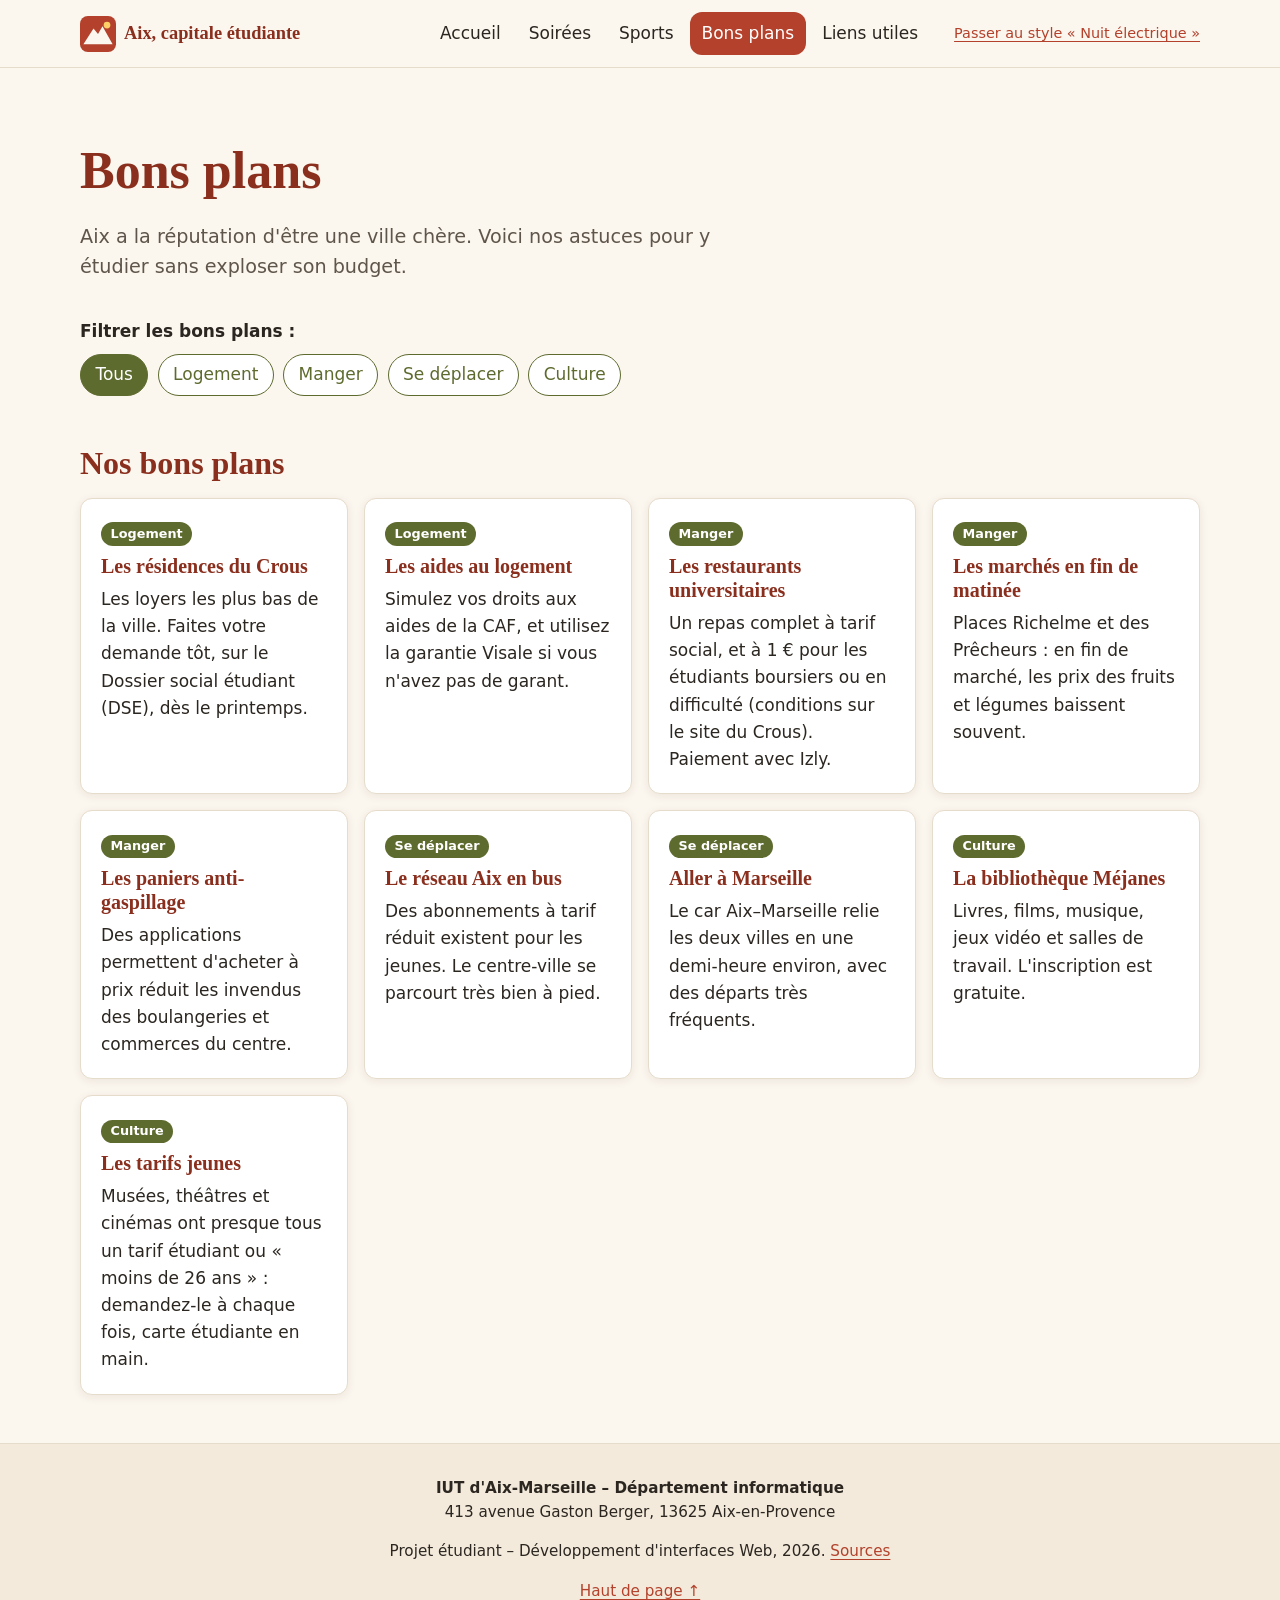
==== deals.html @ a3539fe9 "Site Aix, capitale étudiante : 5 pages, 2 styles, formulaire, vidéo sous-titrée Co-Authored-By: Clau" ====
<!DOCTYPE html>
<html lang="fr">
<head>
    <meta charset="utf-8">
    <meta name="viewport" content="width=device-width, initial-scale=1">
    <title>Bons plans étudiants à Aix-en-Provence – Aix, capitale étudiante</title>
    <meta name="description" content="Les bons plans pour étudier à Aix-en-Provence avec un petit budget : logement, repas du Crous, transports, culture et aides financières.">
    <meta name="theme-color" content="#b3412b">
    <link rel="canonical" href="https://exemple.github.io/aix-capitale-etudiante/deals.html">
    <meta name="geo.region" content="FR-13">
    <meta name="geo.placename" content="Aix-en-Provence">
    <meta property="og:type" content="article">
    <meta property="og:locale" content="fr_FR">
    <meta property="og:site_name" content="Aix, capitale étudiante">
    <meta property="og:title" content="Bons plans étudiants à Aix-en-Provence">
    <meta property="og:description" content="Logement, repas, transports et culture : vivre à Aix avec un budget étudiant.">
    <meta property="og:url" content="https://exemple.github.io/aix-capitale-etudiante/deals.html">
    <meta property="og:image" content="https://exemple.github.io/aix-capitale-etudiante/assets/img/share.png">
    <meta name="twitter:card" content="summary_large_image">
    <link rel="icon" href="assets/img/favicon.svg" type="image/svg+xml">
    <link rel="icon" href="favicon.ico" sizes="32x32">
    <link rel="apple-touch-icon" href="assets/img/apple-touch-icon.png">
    <link rel="stylesheet" href="assets/css/style.min.css" id="theme-stylesheet">
    <script src="assets/js/main.js" defer></script>
</head>
<body id="top">
    <a class="skip-link" href="#main">Aller au contenu</a>

    <!-- ===== Header and main menu (same on every page) ===== -->
    <header class="site-header">
        <div class="header-inner">
            <a class="brand" href="index.html" aria-label="Aix, capitale étudiante – accueil">
                <img src="assets/img/favicon.svg" alt="" width="36" height="36">
                <span>Aix, capitale étudiante</span>
            </a>
            <button class="menu-toggle" type="button" aria-expanded="false" aria-controls="main-nav">Menu</button>
            <nav id="main-nav" class="main-nav" aria-label="Menu principal">
                <ul>
                    <li><a href="index.html">Accueil</a></li>
                    <li><a href="nightlife.html">Soirées</a></li>
                    <li><a href="sports.html">Sports</a></li>
                    <li><a href="deals.html" aria-current="page">Bons plans</a></li>
                    <li><a href="links.html">Liens utiles</a></li>
                </ul>
            </nav>
            <a class="style-switch" href="#" role="button" data-style-switch>Changer de style</a>
        </div>
    </header>

    <main id="main">
        <section class="page-intro">
            <h1>Bons plans</h1>
            <p class="lead">Aix a la réputation d'être une ville chère. Voici nos astuces pour y étudier sans exploser son budget.</p>
        </section>

        <!-- Category filter (extra feature, see main.js). Hidden without JavaScript. -->
        <div class="filter-bar" id="deal-filter" hidden>
            <p id="filter-label">Filtrer les bons plans :</p>
            <div role="group" aria-labelledby="filter-label">
                <button type="button" class="chip" data-filter="all" aria-pressed="true">Tous</button>
                <button type="button" class="chip" data-filter="housing" aria-pressed="false">Logement</button>
                <button type="button" class="chip" data-filter="food" aria-pressed="false">Manger</button>
                <button type="button" class="chip" data-filter="transport" aria-pressed="false">Se déplacer</button>
                <button type="button" class="chip" data-filter="culture" aria-pressed="false">Culture</button>
            </div>
        </div>

        <section aria-labelledby="deals-title">
            <h2 id="deals-title">Nos bons plans</h2>
            <ul class="card-grid deal-list">
                <li class="card" data-category="housing">
                    <p class="tag">Logement</p>
                    <h3>Les résidences du Crous</h3>
                    <p>Les loyers les plus bas de la ville. Faites votre demande tôt, sur le Dossier social étudiant (DSE), dès le printemps.</p>
                </li>
                <li class="card" data-category="housing">
                    <p class="tag">Logement</p>
                    <h3>Les aides au logement</h3>
                    <p>Simulez vos droits aux aides de la CAF, et utilisez la garantie Visale si vous n'avez pas de garant.</p>
                </li>
                <li class="card" data-category="food">
                    <p class="tag">Manger</p>
                    <h3>Les restaurants universitaires</h3>
                    <p>Un repas complet à tarif social, et à 1 € pour les étudiants boursiers ou en difficulté (conditions sur le site du Crous). Paiement avec Izly.</p>
                </li>
                <li class="card" data-category="food">
                    <p class="tag">Manger</p>
                    <h3>Les marchés en fin de matinée</h3>
                    <p>Places Richelme et des Prêcheurs : en fin de marché, les prix des fruits et légumes baissent souvent.</p>
                </li>
                <li class="card" data-category="food">
                    <p class="tag">Manger</p>
                    <h3>Les paniers anti-gaspillage</h3>
                    <p>Des applications permettent d'acheter à prix réduit les invendus des boulangeries et commerces du centre.</p>
                </li>
                <li class="card" data-category="transport">
                    <p class="tag">Se déplacer</p>
                    <h3>Le réseau Aix en bus</h3>
                    <p>Des abonnements à tarif réduit existent pour les jeunes. Le centre-ville se parcourt très bien à pied.</p>
                </li>
                <li class="card" data-category="transport">
                    <p class="tag">Se déplacer</p>
                    <h3>Aller à Marseille</h3>
                    <p>Le car Aix–Marseille relie les deux villes en une demi-heure environ, avec des départs très fréquents.</p>
                </li>
                <li class="card" data-category="culture">
                    <p class="tag">Culture</p>
                    <h3>La bibliothèque Méjanes</h3>
                    <p>Livres, films, musique, jeux vidéo et salles de travail. L'inscription est gratuite.</p>
                </li>
                <li class="card" data-category="culture">
                    <p class="tag">Culture</p>
                    <h3>Les tarifs jeunes</h3>
                    <p>Musées, théâtres et cinémas ont presque tous un tarif étudiant ou « moins de 26 ans » : demandez-le à chaque fois, carte étudiante en main.</p>
                </li>
            </ul>
        </section>
    </main>

    <!-- ===== Footer (same on every page) ===== -->
    <footer class="site-footer">
        <address>
            <strong>IUT d'Aix-Marseille – Département informatique</strong><br>
            413 avenue Gaston Berger, 13625 Aix-en-Provence
        </address>
        <p>Projet étudiant – Développement d'interfaces Web, 2026. <a href="links.html#sources">Sources</a></p>
        <p><a class="back-to-top" href="#top">Haut de page ↑</a></p>
    </footer>
</body>
</html>
---- assets/css/style.min.css ----
*,*::before,*::after{-webkit-box-sizing:border-box;box-sizing:border-box}html{-webkit-text-size-adjust:100%;-moz-text-size-adjust:100%;text-size-adjust:100%;scroll-behavior:smooth}body{margin:0;background:#fbf6ee;color:#2b2620;font-family:system-ui,-apple-system,"Segoe UI",Roboto,sans-serif;font-size:1.0625rem;line-height:1.6}h1,h2,h3{font-family:Georgia,"Times New Roman",serif;line-height:1.2;color:#8a2f1e}h1{font-size:clamp(2rem,6vw,3.25rem);margin:0 0 0.5rem}h2{font-size:clamp(1.5rem,4vw,2rem);margin:2.5rem 0 1rem}h3{font-size:1.25rem;margin:0 0 0.5rem}a{color:#b3412b;text-underline-offset:0.2em}a:hover{color:#8a2f1e}a:focus-visible,button:focus-visible,input:focus-visible,select:focus-visible,textarea:focus-visible{outline:3px solid #5e6b2f;outline-offset:2px}img,video{max-width:100%;height:auto}.skip-link{position:absolute;left:1rem;top:-3rem;padding:0.5rem 1rem;background:#8a2f1e;color:#ffffff;z-index:100}.skip-link:focus{top:1rem}.site-header{position:-webkit-sticky;position:sticky;top:0;z-index:50;background:rgba(251,246,238,0.92);-webkit-backdrop-filter:blur(8px);backdrop-filter:blur(8px);border-bottom:1px solid #e6dccb}.header-inner{display:-webkit-box;display:-ms-flexbox;display:flex;-ms-flex-wrap:wrap;flex-wrap:wrap;-webkit-box-align:center;-ms-flex-align:center;align-items:center;gap:0.75rem 1.5rem;max-width:72rem;margin:0 auto;padding:0.75rem 1rem}.brand{display:-webkit-inline-box;display:-ms-inline-flexbox;display:inline-flex;-webkit-box-align:center;-ms-flex-align:center;align-items:center;gap:0.5rem;margin-right:auto;font-family:Georgia,"Times New Roman",serif;font-weight:700;font-size:1.15rem;color:#8a2f1e;text-decoration:none}.menu-toggle{display:none;padding:0.5rem 0.9rem;border:1px solid #e6dccb;border-radius:12px;background:#ffffff;color:#2b2620;font:inherit;cursor:pointer}.main-nav ul{display:-webkit-box;display:-ms-flexbox;display:flex;gap:0.25rem;margin:0;padding:0;list-style:none}.main-nav a{display:block;padding:0.5rem 0.75rem;border-radius:12px;color:#2b2620;text-decoration:none}.main-nav a:hover{background:#e6dccb}.main-nav a[aria-current="page"]{background:#b3412b;color:#ffffff}.style-switch{font-size:0.9rem;white-space:nowrap}main{max-width:72rem;margin:0 auto;padding:1.5rem 1rem 3rem}.hero,.page-intro{padding:3rem 0 1rem}.hero{text-align:center}.lead{max-width:44rem;font-size:1.2rem;color:#5f564b}.hero .lead{margin:0 auto 1.5rem}.button{display:inline-block;margin:0.25rem;padding:0.7rem 1.3rem;border:2px solid #b3412b;border-radius:999px;background:#b3412b;color:#ffffff;font:inherit;font-weight:600;text-decoration:none;cursor:pointer;-webkit-transition:background-color 0.2s;transition:background-color 0.2s}.button:hover{background:#8a2f1e;color:#ffffff}.button-ghost{background:transparent;color:#b3412b}.card-grid{display:-ms-grid;display:grid;grid-template-columns:repeat(auto-fill,minmax(16rem,1fr));gap:1rem;margin:0;padding:0;list-style:none}.card{margin-bottom:1rem;padding:1.25rem;border:1px solid #e6dccb;border-radius:12px;background:#ffffff;-webkit-box-shadow:0 2px 10px rgba(60,40,20,0.08);box-shadow:0 2px 10px rgba(60,40,20,0.08)}.card-grid .card{margin-bottom:0}.card p{margin:0}.tag{display:inline-block;margin-bottom:0.5rem !important;padding:0.1rem 0.6rem;border-radius:999px;background:#5e6b2f;color:#ffffff;font-size:0.8rem;font-weight:600}.toc{padding:1rem 1.25rem;border-left:4px solid #5e6b2f;background:#ffffff;border-radius:0 12px 12px 0}.toc h2{margin:0 0 0.5rem;font-size:1.1rem}.toc ul{margin:0;padding-left:1.2rem}.timeline,.tips{padding-left:1.2rem}.timeline li,.tips li{margin-bottom:0.5rem}.filter-bar{margin-bottom:1rem}.filter-bar p{margin:0 0 0.5rem;font-weight:600}.chip{margin:0 0.25rem 0.5rem 0;padding:0.4rem 0.9rem;border:1px solid #5e6b2f;border-radius:999px;background:#ffffff;color:#5e6b2f;font:inherit;cursor:pointer}.chip[aria-pressed="true"]{background:#5e6b2f;color:#ffffff}.link-list{padding-left:1.2rem}.link-list li{margin-bottom:0.5rem}.video-figure{margin:0}.video-figure video{display:block;width:100%;border-radius:12px;background:#000000}.video-figure figcaption{margin-top:0.5rem;color:#5f564b;font-size:0.95rem}.feedback-form{max-width:40rem;padding:1.5rem;border:1px solid #e6dccb;border-radius:12px;background:#ffffff}.form-row{margin:0 0 1.1rem}.form-row>label,.rating legend{display:block;margin-bottom:0.3rem;font-weight:600}input[type="text"],input[type="email"],select,textarea{width:100%;padding:0.65rem 0.8rem;border:1px solid #b9ab95;border-radius:8px;background:#ffffff;color:#2b2620;font:inherit}input:user-invalid,textarea:user-invalid{border-color:#b00020}.rating{padding:0;border:0}.rating label{margin-right:1rem;font-weight:400}.checkbox-row{display:-webkit-box;display:-ms-flexbox;display:flex;gap:0.6rem;-webkit-box-align:start;-ms-flex-align:start;align-items:flex-start}.checkbox-row input{margin-top:0.35rem}.hint{margin:0.3rem 0 0;color:#5f564b;font-size:0.9rem}.form-status{margin:1rem 0 0;font-weight:600;color:#5e6b2f}.site-footer{padding:2rem 1rem;border-top:1px solid #e6dccb;background:#f3eadb;text-align:center;font-size:0.95rem}.site-footer address{font-style:normal}.back-to-top.is-floating{position:fixed;right:1rem;bottom:1rem;padding:0.6rem 0.9rem;border-radius:999px;background:#b3412b;color:#ffffff;text-decoration:none;-webkit-box-shadow:0 2px 10px rgba(60,40,20,0.08);box-shadow:0 2px 10px rgba(60,40,20,0.08)}@media (max-width:900px){.style-switch{-webkit-box-ordinal-group:4;-ms-flex-order:3;order:3}}@media (max-width:700px){.menu-toggle{display:block}.main-nav{-ms-flex-preferred-size:100%;flex-basis:100%}.main-nav ul{-webkit-box-orient:vertical;-webkit-box-direction:normal;-ms-flex-direction:column;flex-direction:column}.js .main-nav:not(.is-open){display:none}.hero{padding-top:1.5rem}.feedback-form{padding:1rem}}@media (prefers-reduced-motion:reduce){html{scroll-behavior:auto}.button{-webkit-transition:none;transition:none}}@media print{.site-header,.filter-bar,.feedback-form,.back-to-top{display:none}}
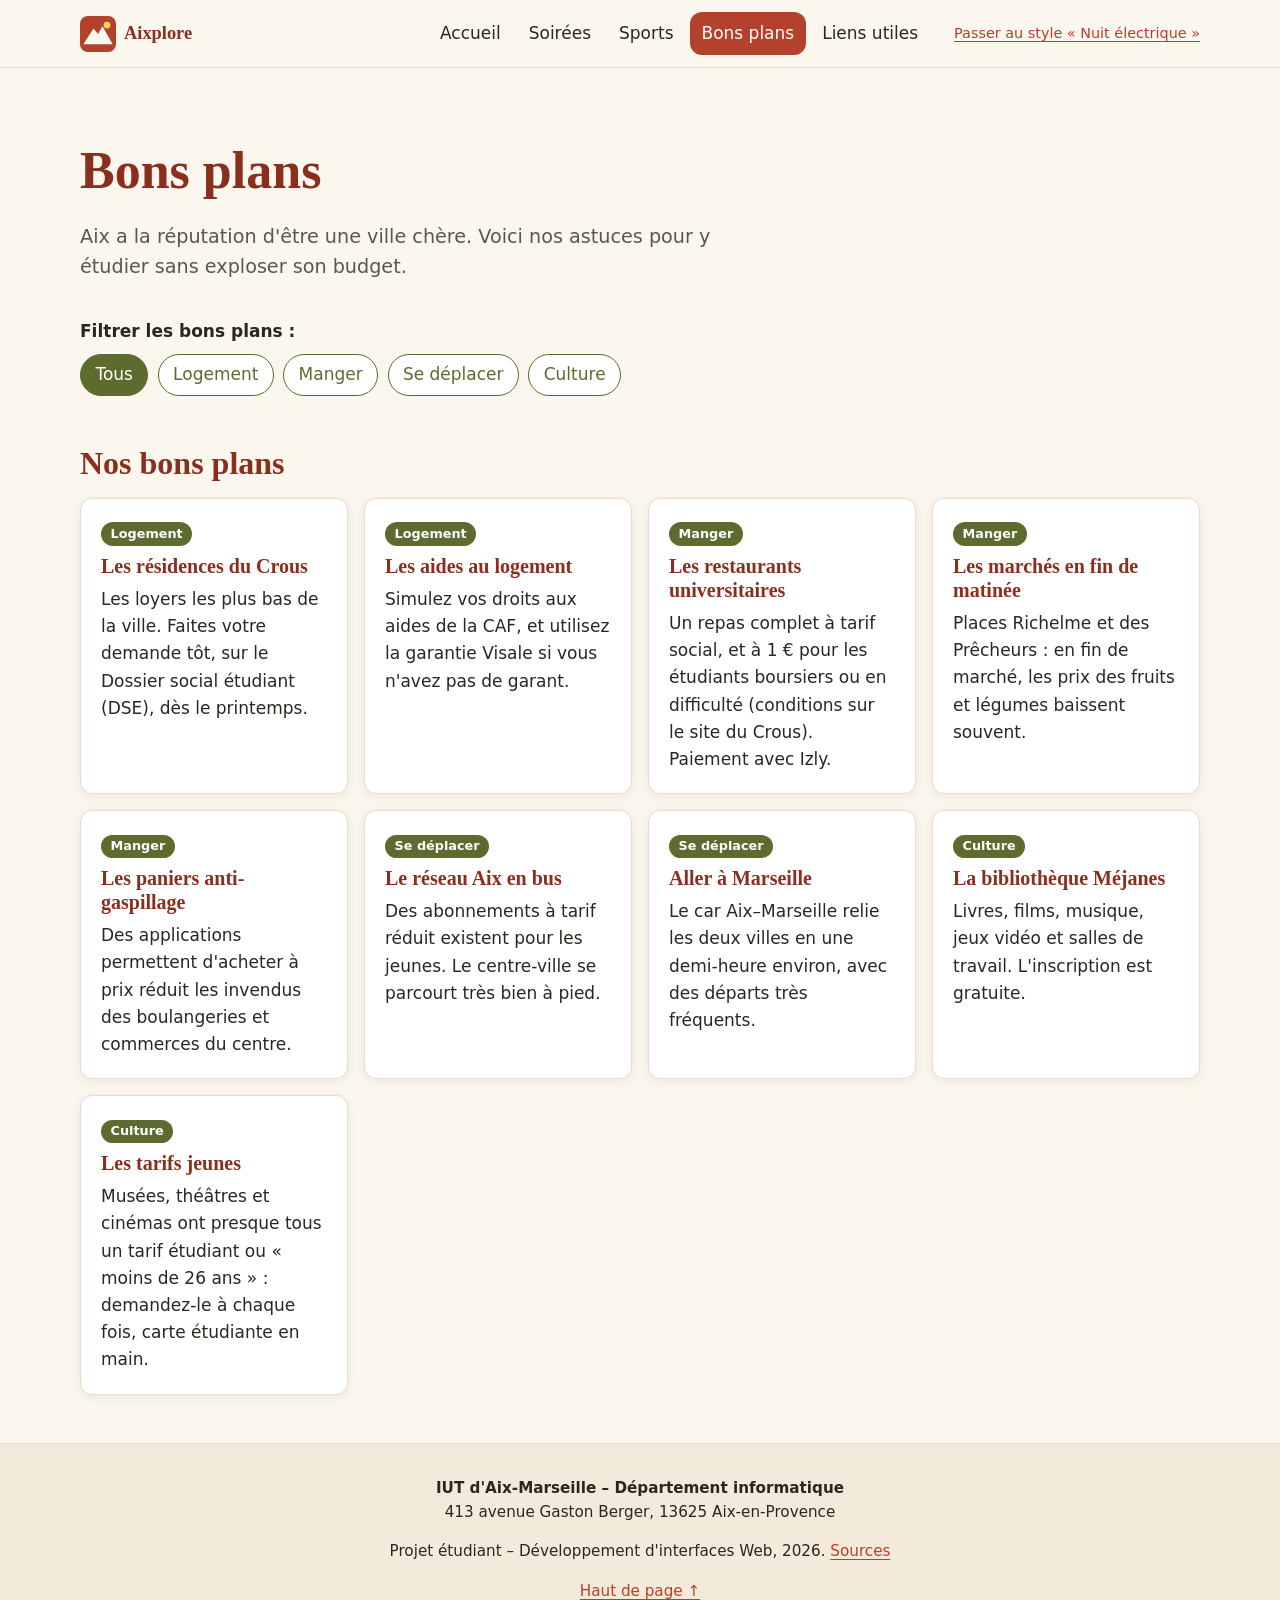
==== commit ec95583a: "Le site s'appelle désormais Aixplore Co-Authored-By: Claude Opus 5.5 <noreply@anthropic.com>" ====
--- a/deals.html
+++ b/deals.html
@@ -3,19 +3,19 @@
 <head>
     <meta charset="utf-8">
     <meta name="viewport" content="width=device-width, initial-scale=1">
-    <title>Bons plans étudiants à Aix-en-Provence – Aix, capitale étudiante</title>
+    <title>Bons plans étudiants à Aix-en-Provence – Aixplore</title>
     <meta name="description" content="Les bons plans pour étudier à Aix-en-Provence avec un petit budget : logement, repas du Crous, transports, culture et aides financières.">
     <meta name="theme-color" content="#b3412b">
-    <link rel="canonical" href="https://exemple.github.io/aix-capitale-etudiante/deals.html">
+    <link rel="canonical" href="https://paul13001.github.io/aix-capitale-etudiante/deals.html">
     <meta name="geo.region" content="FR-13">
     <meta name="geo.placename" content="Aix-en-Provence">
     <meta property="og:type" content="article">
     <meta property="og:locale" content="fr_FR">
-    <meta property="og:site_name" content="Aix, capitale étudiante">
+    <meta property="og:site_name" content="Aixplore">
     <meta property="og:title" content="Bons plans étudiants à Aix-en-Provence">
     <meta property="og:description" content="Logement, repas, transports et culture : vivre à Aix avec un budget étudiant.">
-    <meta property="og:url" content="https://exemple.github.io/aix-capitale-etudiante/deals.html">
-    <meta property="og:image" content="https://exemple.github.io/aix-capitale-etudiante/assets/img/share.png">
+    <meta property="og:url" content="https://paul13001.github.io/aix-capitale-etudiante/deals.html">
+    <meta property="og:image" content="https://paul13001.github.io/aix-capitale-etudiante/assets/img/share.png">
     <meta name="twitter:card" content="summary_large_image">
     <link rel="icon" href="assets/img/favicon.svg" type="image/svg+xml">
     <link rel="icon" href="favicon.ico" sizes="32x32">
@@ -29,9 +29,9 @@
     <!-- ===== Header and main menu (same on every page) ===== -->
     <header class="site-header">
         <div class="header-inner">
-            <a class="brand" href="index.html" aria-label="Aix, capitale étudiante – accueil">
+            <a class="brand" href="index.html" aria-label="Aixplore – accueil">
                 <img src="assets/img/favicon.svg" alt="" width="36" height="36">
-                <span>Aix, capitale étudiante</span>
+                <span>Aixplore</span>
             </a>
             <button class="menu-toggle" type="button" aria-expanded="false" aria-controls="main-nav">Menu</button>
             <nav id="main-nav" class="main-nav" aria-label="Menu principal">
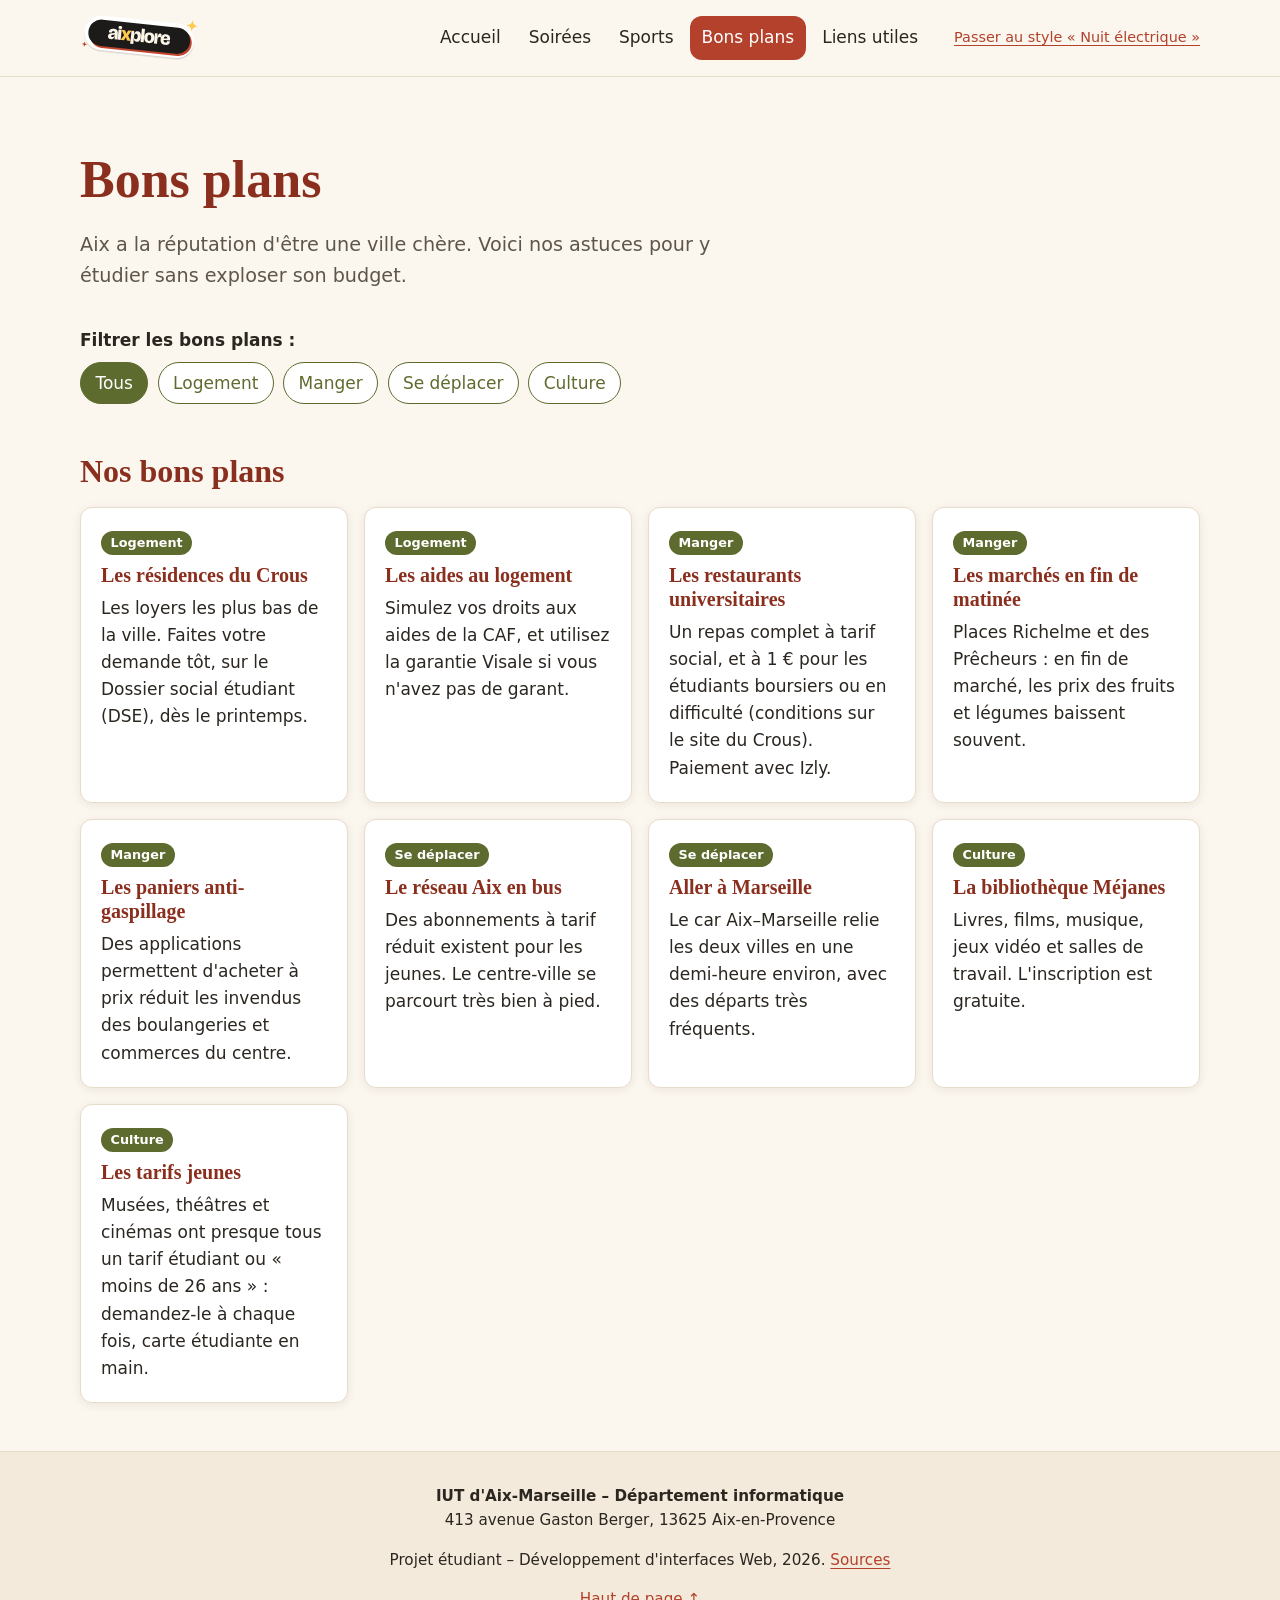
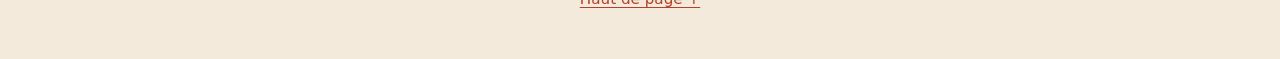
==== commit 7809b35d: "Nouveau logo Aixplore : sticker (en-tête, favicon, icône Apple, image de partage) Co-Authored-By: Cl" ====
--- a/deals.html
+++ b/deals.html
@@ -6,7 +6,7 @@
     <title>Bons plans étudiants à Aix-en-Provence – Aixplore</title>
     <meta name="description" content="Les bons plans pour étudier à Aix-en-Provence avec un petit budget : logement, repas du Crous, transports, culture et aides financières.">
     <meta name="theme-color" content="#b3412b">
-    <link rel="canonical" href="https://paul13001.github.io/aix-capitale-etudiante/deals.html">
+    <link rel="canonical" href="https://paul13001.github.io/aixplore/deals.html">
     <meta name="geo.region" content="FR-13">
     <meta name="geo.placename" content="Aix-en-Provence">
     <meta property="og:type" content="article">
@@ -14,8 +14,8 @@
     <meta property="og:site_name" content="Aixplore">
     <meta property="og:title" content="Bons plans étudiants à Aix-en-Provence">
     <meta property="og:description" content="Logement, repas, transports et culture : vivre à Aix avec un budget étudiant.">
-    <meta property="og:url" content="https://paul13001.github.io/aix-capitale-etudiante/deals.html">
-    <meta property="og:image" content="https://paul13001.github.io/aix-capitale-etudiante/assets/img/share.png">
+    <meta property="og:url" content="https://paul13001.github.io/aixplore/deals.html">
+    <meta property="og:image" content="https://paul13001.github.io/aixplore/assets/img/share.png">
     <meta name="twitter:card" content="summary_large_image">
     <link rel="icon" href="assets/img/favicon.svg" type="image/svg+xml">
     <link rel="icon" href="favicon.ico" sizes="32x32">
@@ -30,8 +30,7 @@
     <header class="site-header">
         <div class="header-inner">
             <a class="brand" href="index.html" aria-label="Aixplore – accueil">
-                <img src="assets/img/favicon.svg" alt="" width="36" height="36">
-                <span>Aixplore</span>
+                <img src="assets/img/logo.svg" alt="" width="120" height="52">
             </a>
             <button class="menu-toggle" type="button" aria-expanded="false" aria-controls="main-nav">Menu</button>
             <nav id="main-nav" class="main-nav" aria-label="Menu principal">
--- a/assets/css/style.min.css
+++ b/assets/css/style.min.css
@@ -1 +1 @@
-*,*::before,*::after{-webkit-box-sizing:border-box;box-sizing:border-box}html{-webkit-text-size-adjust:100%;-moz-text-size-adjust:100%;text-size-adjust:100%;scroll-behavior:smooth}body{margin:0;background:#fbf6ee;color:#2b2620;font-family:system-ui,-apple-system,"Segoe UI",Roboto,sans-serif;font-size:1.0625rem;line-height:1.6}h1,h2,h3{font-family:Georgia,"Times New Roman",serif;line-height:1.2;color:#8a2f1e}h1{font-size:clamp(2rem,6vw,3.25rem);margin:0 0 0.5rem}h2{font-size:clamp(1.5rem,4vw,2rem);margin:2.5rem 0 1rem}h3{font-size:1.25rem;margin:0 0 0.5rem}a{color:#b3412b;text-underline-offset:0.2em}a:hover{color:#8a2f1e}a:focus-visible,button:focus-visible,input:focus-visible,select:focus-visible,textarea:focus-visible{outline:3px solid #5e6b2f;outline-offset:2px}img,video{max-width:100%;height:auto}.skip-link{position:absolute;left:1rem;top:-3rem;padding:0.5rem 1rem;background:#8a2f1e;color:#ffffff;z-index:100}.skip-link:focus{top:1rem}.site-header{position:-webkit-sticky;position:sticky;top:0;z-index:50;background:rgba(251,246,238,0.92);-webkit-backdrop-filter:blur(8px);backdrop-filter:blur(8px);border-bottom:1px solid #e6dccb}.header-inner{display:-webkit-box;display:-ms-flexbox;display:flex;-ms-flex-wrap:wrap;flex-wrap:wrap;-webkit-box-align:center;-ms-flex-align:center;align-items:center;gap:0.75rem 1.5rem;max-width:72rem;margin:0 auto;padding:0.75rem 1rem}.brand{display:-webkit-inline-box;display:-ms-inline-flexbox;display:inline-flex;-webkit-box-align:center;-ms-flex-align:center;align-items:center;gap:0.5rem;margin-right:auto;font-family:Georgia,"Times New Roman",serif;font-weight:700;font-size:1.15rem;color:#8a2f1e;text-decoration:none}.menu-toggle{display:none;padding:0.5rem 0.9rem;border:1px solid #e6dccb;border-radius:12px;background:#ffffff;color:#2b2620;font:inherit;cursor:pointer}.main-nav ul{display:-webkit-box;display:-ms-flexbox;display:flex;gap:0.25rem;margin:0;padding:0;list-style:none}.main-nav a{display:block;padding:0.5rem 0.75rem;border-radius:12px;color:#2b2620;text-decoration:none}.main-nav a:hover{background:#e6dccb}.main-nav a[aria-current="page"]{background:#b3412b;color:#ffffff}.style-switch{font-size:0.9rem;white-space:nowrap}main{max-width:72rem;margin:0 auto;padding:1.5rem 1rem 3rem}.hero,.page-intro{padding:3rem 0 1rem}.hero{text-align:center}.lead{max-width:44rem;font-size:1.2rem;color:#5f564b}.hero .lead{margin:0 auto 1.5rem}.button{display:inline-block;margin:0.25rem;padding:0.7rem 1.3rem;border:2px solid #b3412b;border-radius:999px;background:#b3412b;color:#ffffff;font:inherit;font-weight:600;text-decoration:none;cursor:pointer;-webkit-transition:background-color 0.2s;transition:background-color 0.2s}.button:hover{background:#8a2f1e;color:#ffffff}.button-ghost{background:transparent;color:#b3412b}.card-grid{display:-ms-grid;display:grid;grid-template-columns:repeat(auto-fill,minmax(16rem,1fr));gap:1rem;margin:0;padding:0;list-style:none}.card{margin-bottom:1rem;padding:1.25rem;border:1px solid #e6dccb;border-radius:12px;background:#ffffff;-webkit-box-shadow:0 2px 10px rgba(60,40,20,0.08);box-shadow:0 2px 10px rgba(60,40,20,0.08)}.card-grid .card{margin-bottom:0}.card p{margin:0}.tag{display:inline-block;margin-bottom:0.5rem !important;padding:0.1rem 0.6rem;border-radius:999px;background:#5e6b2f;color:#ffffff;font-size:0.8rem;font-weight:600}.toc{padding:1rem 1.25rem;border-left:4px solid #5e6b2f;background:#ffffff;border-radius:0 12px 12px 0}.toc h2{margin:0 0 0.5rem;font-size:1.1rem}.toc ul{margin:0;padding-left:1.2rem}.timeline,.tips{padding-left:1.2rem}.timeline li,.tips li{margin-bottom:0.5rem}.filter-bar{margin-bottom:1rem}.filter-bar p{margin:0 0 0.5rem;font-weight:600}.chip{margin:0 0.25rem 0.5rem 0;padding:0.4rem 0.9rem;border:1px solid #5e6b2f;border-radius:999px;background:#ffffff;color:#5e6b2f;font:inherit;cursor:pointer}.chip[aria-pressed="true"]{background:#5e6b2f;color:#ffffff}.link-list{padding-left:1.2rem}.link-list li{margin-bottom:0.5rem}.video-figure{margin:0}.video-figure video{display:block;width:100%;border-radius:12px;background:#000000}.video-figure figcaption{margin-top:0.5rem;color:#5f564b;font-size:0.95rem}.feedback-form{max-width:40rem;padding:1.5rem;border:1px solid #e6dccb;border-radius:12px;background:#ffffff}.form-row{margin:0 0 1.1rem}.form-row>label,.rating legend{display:block;margin-bottom:0.3rem;font-weight:600}input[type="text"],input[type="email"],select,textarea{width:100%;padding:0.65rem 0.8rem;border:1px solid #b9ab95;border-radius:8px;background:#ffffff;color:#2b2620;font:inherit}input:user-invalid,textarea:user-invalid{border-color:#b00020}.rating{padding:0;border:0}.rating label{margin-right:1rem;font-weight:400}.checkbox-row{display:-webkit-box;display:-ms-flexbox;display:flex;gap:0.6rem;-webkit-box-align:start;-ms-flex-align:start;align-items:flex-start}.checkbox-row input{margin-top:0.35rem}.hint{margin:0.3rem 0 0;color:#5f564b;font-size:0.9rem}.form-status{margin:1rem 0 0;font-weight:600;color:#5e6b2f}.site-footer{padding:2rem 1rem;border-top:1px solid #e6dccb;background:#f3eadb;text-align:center;font-size:0.95rem}.site-footer address{font-style:normal}.back-to-top.is-floating{position:fixed;right:1rem;bottom:1rem;padding:0.6rem 0.9rem;border-radius:999px;background:#b3412b;color:#ffffff;text-decoration:none;-webkit-box-shadow:0 2px 10px rgba(60,40,20,0.08);box-shadow:0 2px 10px rgba(60,40,20,0.08)}@media (max-width:900px){.style-switch{-webkit-box-ordinal-group:4;-ms-flex-order:3;order:3}}@media (max-width:700px){.menu-toggle{display:block}.main-nav{-ms-flex-preferred-size:100%;flex-basis:100%}.main-nav ul{-webkit-box-orient:vertical;-webkit-box-direction:normal;-ms-flex-direction:column;flex-direction:column}.js .main-nav:not(.is-open){display:none}.hero{padding-top:1.5rem}.feedback-form{padding:1rem}}@media (prefers-reduced-motion:reduce){html{scroll-behavior:auto}.button{-webkit-transition:none;transition:none}}@media print{.site-header,.filter-bar,.feedback-form,.back-to-top{display:none}}
+*,*::before,*::after{-webkit-box-sizing:border-box;box-sizing:border-box}html{-webkit-text-size-adjust:100%;-moz-text-size-adjust:100%;text-size-adjust:100%;scroll-behavior:smooth}body{margin:0;background:#fbf6ee;color:#2b2620;font-family:system-ui,-apple-system,"Segoe UI",Roboto,sans-serif;font-size:1.0625rem;line-height:1.6}h1,h2,h3{font-family:Georgia,"Times New Roman",serif;line-height:1.2;color:#8a2f1e}h1{font-size:clamp(2rem,6vw,3.25rem);margin:0 0 0.5rem}h2{font-size:clamp(1.5rem,4vw,2rem);margin:2.5rem 0 1rem}h3{font-size:1.25rem;margin:0 0 0.5rem}a{color:#b3412b;text-underline-offset:0.2em}a:hover{color:#8a2f1e}a:focus-visible,button:focus-visible,input:focus-visible,select:focus-visible,textarea:focus-visible{outline:3px solid #5e6b2f;outline-offset:2px}img,video{max-width:100%;height:auto}.skip-link{position:absolute;left:1rem;top:-3rem;padding:0.5rem 1rem;background:#8a2f1e;color:#ffffff;z-index:100}.skip-link:focus{top:1rem}.site-header{position:-webkit-sticky;position:sticky;top:0;z-index:50;background:rgba(251,246,238,0.92);-webkit-backdrop-filter:blur(8px);backdrop-filter:blur(8px);border-bottom:1px solid #e6dccb}.header-inner{display:-webkit-box;display:-ms-flexbox;display:flex;-ms-flex-wrap:wrap;flex-wrap:wrap;-webkit-box-align:center;-ms-flex-align:center;align-items:center;gap:0.75rem 1.5rem;max-width:72rem;margin:0 auto;padding:0.75rem 1rem}.brand{display:-webkit-inline-box;display:-ms-inline-flexbox;display:inline-flex;-webkit-box-align:center;-ms-flex-align:center;align-items:center;gap:0.5rem;margin-right:auto;font-family:Georgia,"Times New Roman",serif;font-weight:700;font-size:1.15rem;color:#8a2f1e;text-decoration:none;line-height:0}.menu-toggle{display:none;padding:0.5rem 0.9rem;border:1px solid #e6dccb;border-radius:12px;background:#ffffff;color:#2b2620;font:inherit;cursor:pointer}.main-nav ul{display:-webkit-box;display:-ms-flexbox;display:flex;gap:0.25rem;margin:0;padding:0;list-style:none}.main-nav a{display:block;padding:0.5rem 0.75rem;border-radius:12px;color:#2b2620;text-decoration:none}.main-nav a:hover{background:#e6dccb}.main-nav a[aria-current="page"]{background:#b3412b;color:#ffffff}.style-switch{font-size:0.9rem;white-space:nowrap}main{max-width:72rem;margin:0 auto;padding:1.5rem 1rem 3rem}.hero,.page-intro{padding:3rem 0 1rem}.hero{text-align:center}.lead{max-width:44rem;font-size:1.2rem;color:#5f564b}.hero .lead{margin:0 auto 1.5rem}.button{display:inline-block;margin:0.25rem;padding:0.7rem 1.3rem;border:2px solid #b3412b;border-radius:999px;background:#b3412b;color:#ffffff;font:inherit;font-weight:600;text-decoration:none;cursor:pointer;-webkit-transition:background-color 0.2s;transition:background-color 0.2s}.button:hover{background:#8a2f1e;color:#ffffff}.button-ghost{background:transparent;color:#b3412b}.card-grid{display:-ms-grid;display:grid;grid-template-columns:repeat(auto-fill,minmax(16rem,1fr));gap:1rem;margin:0;padding:0;list-style:none}.card{margin-bottom:1rem;padding:1.25rem;border:1px solid #e6dccb;border-radius:12px;background:#ffffff;-webkit-box-shadow:0 2px 10px rgba(60,40,20,0.08);box-shadow:0 2px 10px rgba(60,40,20,0.08)}.card-grid .card{margin-bottom:0}.card p{margin:0}.tag{display:inline-block;margin-bottom:0.5rem !important;padding:0.1rem 0.6rem;border-radius:999px;background:#5e6b2f;color:#ffffff;font-size:0.8rem;font-weight:600}.toc{padding:1rem 1.25rem;border-left:4px solid #5e6b2f;background:#ffffff;border-radius:0 12px 12px 0}.toc h2{margin:0 0 0.5rem;font-size:1.1rem}.toc ul{margin:0;padding-left:1.2rem}.timeline,.tips{padding-left:1.2rem}.timeline li,.tips li{margin-bottom:0.5rem}.filter-bar{margin-bottom:1rem}.filter-bar p{margin:0 0 0.5rem;font-weight:600}.chip{margin:0 0.25rem 0.5rem 0;padding:0.4rem 0.9rem;border:1px solid #5e6b2f;border-radius:999px;background:#ffffff;color:#5e6b2f;font:inherit;cursor:pointer}.chip[aria-pressed="true"]{background:#5e6b2f;color:#ffffff}.link-list{padding-left:1.2rem}.link-list li{margin-bottom:0.5rem}.video-figure{margin:0}.video-figure video{display:block;width:100%;border-radius:12px;background:#000000}.video-figure figcaption{margin-top:0.5rem;color:#5f564b;font-size:0.95rem}.feedback-form{max-width:40rem;padding:1.5rem;border:1px solid #e6dccb;border-radius:12px;background:#ffffff}.form-row{margin:0 0 1.1rem}.form-row>label,.rating legend{display:block;margin-bottom:0.3rem;font-weight:600}input[type="text"],input[type="email"],select,textarea{width:100%;padding:0.65rem 0.8rem;border:1px solid #b9ab95;border-radius:8px;background:#ffffff;color:#2b2620;font:inherit}input:user-invalid,textarea:user-invalid{border-color:#b00020}.rating{padding:0;border:0}.rating label{margin-right:1rem;font-weight:400}.checkbox-row{display:-webkit-box;display:-ms-flexbox;display:flex;gap:0.6rem;-webkit-box-align:start;-ms-flex-align:start;align-items:flex-start}.checkbox-row input{margin-top:0.35rem}.hint{margin:0.3rem 0 0;color:#5f564b;font-size:0.9rem}.form-status{margin:1rem 0 0;font-weight:600;color:#5e6b2f}.site-footer{padding:2rem 1rem;border-top:1px solid #e6dccb;background:#f3eadb;text-align:center;font-size:0.95rem}.site-footer address{font-style:normal}.back-to-top.is-floating{position:fixed;right:1rem;bottom:1rem;padding:0.6rem 0.9rem;border-radius:999px;background:#b3412b;color:#ffffff;text-decoration:none;-webkit-box-shadow:0 2px 10px rgba(60,40,20,0.08);box-shadow:0 2px 10px rgba(60,40,20,0.08)}@media (max-width:900px){.style-switch{-webkit-box-ordinal-group:4;-ms-flex-order:3;order:3}}@media (max-width:700px){.menu-toggle{display:block}.main-nav{-ms-flex-preferred-size:100%;flex-basis:100%}.main-nav ul{-webkit-box-orient:vertical;-webkit-box-direction:normal;-ms-flex-direction:column;flex-direction:column}.js .main-nav:not(.is-open){display:none}.hero{padding-top:1.5rem}.feedback-form{padding:1rem}}@media (prefers-reduced-motion:reduce){html{scroll-behavior:auto}.button{-webkit-transition:none;transition:none}}@media print{.site-header,.filter-bar,.feedback-form,.back-to-top{display:none}}
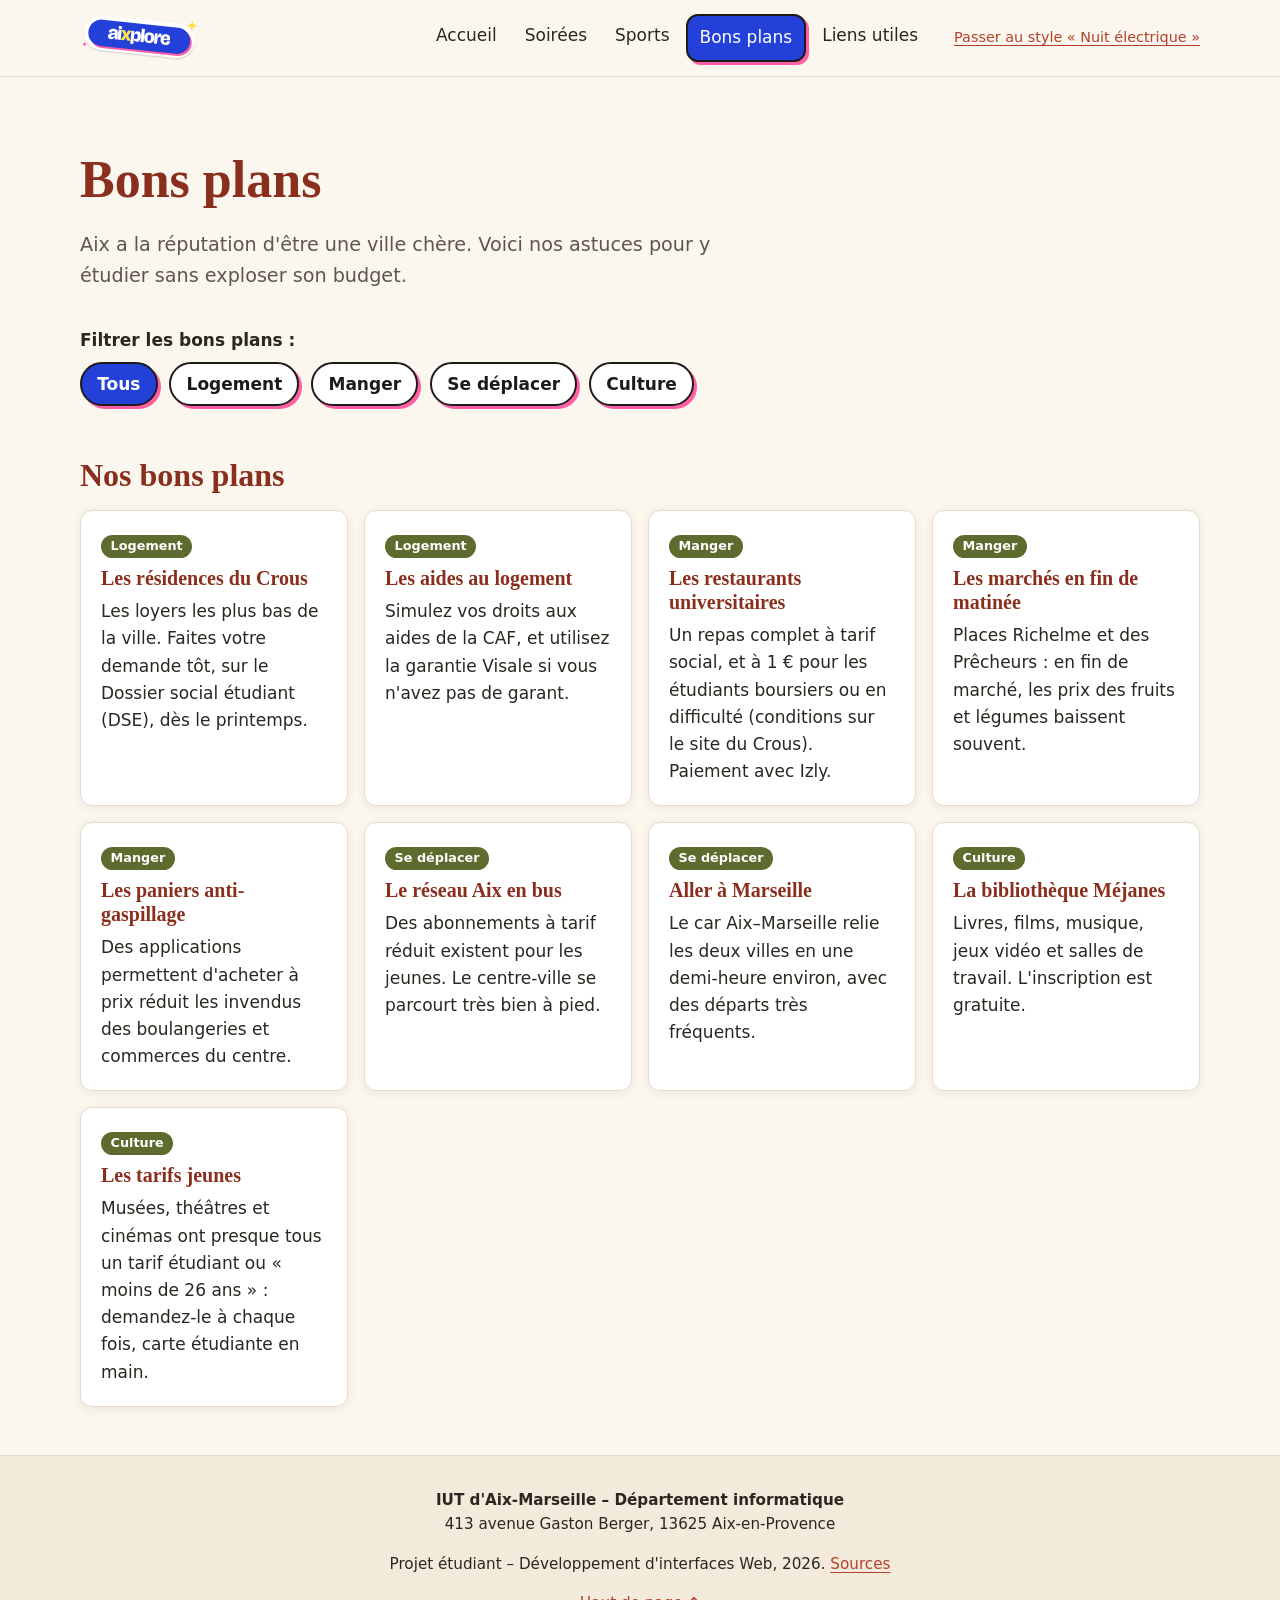
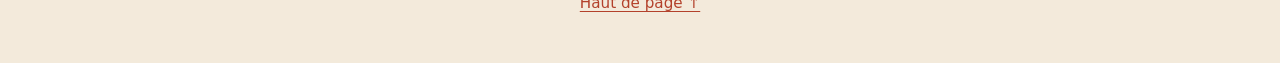
==== commit 4a48ab1d: "Boutons style sticker bleu & rose (comme le logo) Co-Authored-By: Claude Opus 5.5 <noreply@anthropic" ====
--- a/deals.html
+++ b/deals.html
@@ -20,7 +20,7 @@
     <link rel="icon" href="assets/img/favicon.svg" type="image/svg+xml">
     <link rel="icon" href="favicon.ico" sizes="32x32">
     <link rel="apple-touch-icon" href="assets/img/apple-touch-icon.png">
-    <link rel="stylesheet" href="assets/css/style.min.css" id="theme-stylesheet">
+    <link rel="stylesheet" href="assets/css/style.min.css?v=3" id="theme-stylesheet">
     <script src="assets/js/main.js" defer></script>
 </head>
 <body id="top">
--- a/assets/css/style.min.css
+++ b/assets/css/style.min.css
@@ -1 +1 @@
-*,*::before,*::after{-webkit-box-sizing:border-box;box-sizing:border-box}html{-webkit-text-size-adjust:100%;-moz-text-size-adjust:100%;text-size-adjust:100%;scroll-behavior:smooth}body{margin:0;background:#fbf6ee;color:#2b2620;font-family:system-ui,-apple-system,"Segoe UI",Roboto,sans-serif;font-size:1.0625rem;line-height:1.6}h1,h2,h3{font-family:Georgia,"Times New Roman",serif;line-height:1.2;color:#8a2f1e}h1{font-size:clamp(2rem,6vw,3.25rem);margin:0 0 0.5rem}h2{font-size:clamp(1.5rem,4vw,2rem);margin:2.5rem 0 1rem}h3{font-size:1.25rem;margin:0 0 0.5rem}a{color:#b3412b;text-underline-offset:0.2em}a:hover{color:#8a2f1e}a:focus-visible,button:focus-visible,input:focus-visible,select:focus-visible,textarea:focus-visible{outline:3px solid #5e6b2f;outline-offset:2px}img,video{max-width:100%;height:auto}.skip-link{position:absolute;left:1rem;top:-3rem;padding:0.5rem 1rem;background:#8a2f1e;color:#ffffff;z-index:100}.skip-link:focus{top:1rem}.site-header{position:-webkit-sticky;position:sticky;top:0;z-index:50;background:rgba(251,246,238,0.92);-webkit-backdrop-filter:blur(8px);backdrop-filter:blur(8px);border-bottom:1px solid #e6dccb}.header-inner{display:-webkit-box;display:-ms-flexbox;display:flex;-ms-flex-wrap:wrap;flex-wrap:wrap;-webkit-box-align:center;-ms-flex-align:center;align-items:center;gap:0.75rem 1.5rem;max-width:72rem;margin:0 auto;padding:0.75rem 1rem}.brand{display:-webkit-inline-box;display:-ms-inline-flexbox;display:inline-flex;-webkit-box-align:center;-ms-flex-align:center;align-items:center;gap:0.5rem;margin-right:auto;font-family:Georgia,"Times New Roman",serif;font-weight:700;font-size:1.15rem;color:#8a2f1e;text-decoration:none;line-height:0}.menu-toggle{display:none;padding:0.5rem 0.9rem;border:1px solid #e6dccb;border-radius:12px;background:#ffffff;color:#2b2620;font:inherit;cursor:pointer}.main-nav ul{display:-webkit-box;display:-ms-flexbox;display:flex;gap:0.25rem;margin:0;padding:0;list-style:none}.main-nav a{display:block;padding:0.5rem 0.75rem;border-radius:12px;color:#2b2620;text-decoration:none}.main-nav a:hover{background:#e6dccb}.main-nav a[aria-current="page"]{background:#b3412b;color:#ffffff}.style-switch{font-size:0.9rem;white-space:nowrap}main{max-width:72rem;margin:0 auto;padding:1.5rem 1rem 3rem}.hero,.page-intro{padding:3rem 0 1rem}.hero{text-align:center}.lead{max-width:44rem;font-size:1.2rem;color:#5f564b}.hero .lead{margin:0 auto 1.5rem}.button{display:inline-block;margin:0.25rem;padding:0.7rem 1.3rem;border:2px solid #b3412b;border-radius:999px;background:#b3412b;color:#ffffff;font:inherit;font-weight:600;text-decoration:none;cursor:pointer;-webkit-transition:background-color 0.2s;transition:background-color 0.2s}.button:hover{background:#8a2f1e;color:#ffffff}.button-ghost{background:transparent;color:#b3412b}.card-grid{display:-ms-grid;display:grid;grid-template-columns:repeat(auto-fill,minmax(16rem,1fr));gap:1rem;margin:0;padding:0;list-style:none}.card{margin-bottom:1rem;padding:1.25rem;border:1px solid #e6dccb;border-radius:12px;background:#ffffff;-webkit-box-shadow:0 2px 10px rgba(60,40,20,0.08);box-shadow:0 2px 10px rgba(60,40,20,0.08)}.card-grid .card{margin-bottom:0}.card p{margin:0}.tag{display:inline-block;margin-bottom:0.5rem !important;padding:0.1rem 0.6rem;border-radius:999px;background:#5e6b2f;color:#ffffff;font-size:0.8rem;font-weight:600}.toc{padding:1rem 1.25rem;border-left:4px solid #5e6b2f;background:#ffffff;border-radius:0 12px 12px 0}.toc h2{margin:0 0 0.5rem;font-size:1.1rem}.toc ul{margin:0;padding-left:1.2rem}.timeline,.tips{padding-left:1.2rem}.timeline li,.tips li{margin-bottom:0.5rem}.filter-bar{margin-bottom:1rem}.filter-bar p{margin:0 0 0.5rem;font-weight:600}.chip{margin:0 0.25rem 0.5rem 0;padding:0.4rem 0.9rem;border:1px solid #5e6b2f;border-radius:999px;background:#ffffff;color:#5e6b2f;font:inherit;cursor:pointer}.chip[aria-pressed="true"]{background:#5e6b2f;color:#ffffff}.link-list{padding-left:1.2rem}.link-list li{margin-bottom:0.5rem}.video-figure{margin:0}.video-figure video{display:block;width:100%;border-radius:12px;background:#000000}.video-figure figcaption{margin-top:0.5rem;color:#5f564b;font-size:0.95rem}.feedback-form{max-width:40rem;padding:1.5rem;border:1px solid #e6dccb;border-radius:12px;background:#ffffff}.form-row{margin:0 0 1.1rem}.form-row>label,.rating legend{display:block;margin-bottom:0.3rem;font-weight:600}input[type="text"],input[type="email"],select,textarea{width:100%;padding:0.65rem 0.8rem;border:1px solid #b9ab95;border-radius:8px;background:#ffffff;color:#2b2620;font:inherit}input:user-invalid,textarea:user-invalid{border-color:#b00020}.rating{padding:0;border:0}.rating label{margin-right:1rem;font-weight:400}.checkbox-row{display:-webkit-box;display:-ms-flexbox;display:flex;gap:0.6rem;-webkit-box-align:start;-ms-flex-align:start;align-items:flex-start}.checkbox-row input{margin-top:0.35rem}.hint{margin:0.3rem 0 0;color:#5f564b;font-size:0.9rem}.form-status{margin:1rem 0 0;font-weight:600;color:#5e6b2f}.site-footer{padding:2rem 1rem;border-top:1px solid #e6dccb;background:#f3eadb;text-align:center;font-size:0.95rem}.site-footer address{font-style:normal}.back-to-top.is-floating{position:fixed;right:1rem;bottom:1rem;padding:0.6rem 0.9rem;border-radius:999px;background:#b3412b;color:#ffffff;text-decoration:none;-webkit-box-shadow:0 2px 10px rgba(60,40,20,0.08);box-shadow:0 2px 10px rgba(60,40,20,0.08)}@media (max-width:900px){.style-switch{-webkit-box-ordinal-group:4;-ms-flex-order:3;order:3}}@media (max-width:700px){.menu-toggle{display:block}.main-nav{-ms-flex-preferred-size:100%;flex-basis:100%}.main-nav ul{-webkit-box-orient:vertical;-webkit-box-direction:normal;-ms-flex-direction:column;flex-direction:column}.js .main-nav:not(.is-open){display:none}.hero{padding-top:1.5rem}.feedback-form{padding:1rem}}@media (prefers-reduced-motion:reduce){html{scroll-behavior:auto}.button{-webkit-transition:none;transition:none}}@media print{.site-header,.filter-bar,.feedback-form,.back-to-top{display:none}}
+*,*::before,*::after{-webkit-box-sizing:border-box;box-sizing:border-box}html{-webkit-text-size-adjust:100%;-moz-text-size-adjust:100%;text-size-adjust:100%;scroll-behavior:smooth}body{margin:0;background:#fbf6ee;color:#2b2620;font-family:system-ui,-apple-system,"Segoe UI",Roboto,sans-serif;font-size:1.0625rem;line-height:1.6}h1,h2,h3{font-family:Georgia,"Times New Roman",serif;line-height:1.2;color:#8a2f1e}h1{font-size:clamp(2rem,6vw,3.25rem);margin:0 0 0.5rem}h2{font-size:clamp(1.5rem,4vw,2rem);margin:2.5rem 0 1rem}h3{font-size:1.25rem;margin:0 0 0.5rem}a{color:#b3412b;text-underline-offset:0.2em}a:hover{color:#8a2f1e}a:focus-visible,button:focus-visible,input:focus-visible,select:focus-visible,textarea:focus-visible{outline:3px solid #5e6b2f;outline-offset:2px}img,video{max-width:100%;height:auto}.skip-link{position:absolute;left:1rem;top:-3rem;padding:0.5rem 1rem;background:#8a2f1e;color:#ffffff;z-index:100}.skip-link:focus{top:1rem}.site-header{position:-webkit-sticky;position:sticky;top:0;z-index:50;background:rgba(251,246,238,0.92);-webkit-backdrop-filter:blur(8px);backdrop-filter:blur(8px);border-bottom:1px solid #e6dccb}.header-inner{display:-webkit-box;display:-ms-flexbox;display:flex;-ms-flex-wrap:wrap;flex-wrap:wrap;-webkit-box-align:center;-ms-flex-align:center;align-items:center;gap:0.75rem 1.5rem;max-width:72rem;margin:0 auto;padding:0.75rem 1rem}.brand{display:-webkit-inline-box;display:-ms-inline-flexbox;display:inline-flex;-webkit-box-align:center;-ms-flex-align:center;align-items:center;gap:0.5rem;margin-right:auto;font-family:Georgia,"Times New Roman",serif;font-weight:700;font-size:1.15rem;color:#8a2f1e;text-decoration:none;line-height:0}.menu-toggle{display:none;padding:0.5rem 0.9rem;border:1px solid #e6dccb;border-radius:12px;background:#ffffff;color:#2b2620;font:inherit;cursor:pointer}.main-nav ul{display:-webkit-box;display:-ms-flexbox;display:flex;gap:0.25rem;margin:0;padding:0;list-style:none}.main-nav a{display:block;padding:0.5rem 0.75rem;border-radius:12px;color:#2b2620;text-decoration:none}.main-nav a:hover{background:#e6dccb}.main-nav a[aria-current="page"]{border:2px solid #1d1b19;background:#2340d9;color:#ffffff;-webkit-box-shadow:3px 3px 0 #ff5fa2;box-shadow:3px 3px 0 #ff5fa2}.style-switch{font-size:0.9rem;white-space:nowrap}main{max-width:72rem;margin:0 auto;padding:1.5rem 1rem 3rem}.hero,.page-intro{padding:3rem 0 1rem}.hero{text-align:center}.lead{max-width:44rem;font-size:1.2rem;color:#5f564b}.hero .lead{margin:0 auto 1.5rem}.button{display:inline-block;margin:0.35rem;padding:0.75rem 1.5rem;border:2.5px solid #1d1b19;border-radius:999px;background:#2340d9;color:#ffffff;font:inherit;font-weight:800;text-decoration:none;cursor:pointer;-webkit-box-shadow:5px 5px 0 #ff5fa2;box-shadow:5px 5px 0 #ff5fa2;-webkit-transition:-webkit-transform 0.12s,-webkit-box-shadow 0.12s;transition:transform 0.12s,box-shadow 0.12s}.button:hover{color:#ffffff;-webkit-transform:translate(-2px,-2px);transform:translate(-2px,-2px);-webkit-box-shadow:7px 7px 0 #ff5fa2;box-shadow:7px 7px 0 #ff5fa2}.button:active{-webkit-transform:translate(3px,3px);transform:translate(3px,3px);-webkit-box-shadow:2px 2px 0 #ff5fa2;box-shadow:2px 2px 0 #ff5fa2}.button-ghost,.button-ghost:hover{background:#ffffff;color:#2340d9}.card-grid{display:-ms-grid;display:grid;grid-template-columns:repeat(auto-fill,minmax(16rem,1fr));gap:1rem;margin:0;padding:0;list-style:none}.card{margin-bottom:1rem;padding:1.25rem;border:1px solid #e6dccb;border-radius:12px;background:#ffffff;-webkit-box-shadow:0 2px 10px rgba(60,40,20,0.08);box-shadow:0 2px 10px rgba(60,40,20,0.08)}.card-grid .card{margin-bottom:0}.card p{margin:0}.tag{display:inline-block;margin-bottom:0.5rem !important;padding:0.1rem 0.6rem;border-radius:999px;background:#5e6b2f;color:#ffffff;font-size:0.8rem;font-weight:600}.toc{padding:1rem 1.25rem;border-left:4px solid #5e6b2f;background:#ffffff;border-radius:0 12px 12px 0}.toc h2{margin:0 0 0.5rem;font-size:1.1rem}.toc ul{margin:0;padding-left:1.2rem}.timeline,.tips{padding-left:1.2rem}.timeline li,.tips li{margin-bottom:0.5rem}.filter-bar{margin-bottom:1rem}.filter-bar p{margin:0 0 0.5rem;font-weight:600}.chip{margin:0 0.4rem 0.6rem 0;padding:0.4rem 0.95rem;border:2px solid #1d1b19;border-radius:999px;background:#ffffff;color:#1d1b19;font:inherit;font-weight:700;cursor:pointer;-webkit-box-shadow:3px 3px 0 #ff5fa2;box-shadow:3px 3px 0 #ff5fa2}.chip[aria-pressed="true"]{background:#2340d9;color:#ffffff}.link-list{padding-left:1.2rem}.link-list li{margin-bottom:0.5rem}.video-figure{margin:0}.video-figure video{display:block;width:100%;border-radius:12px;background:#000000}.video-figure figcaption{margin-top:0.5rem;color:#5f564b;font-size:0.95rem}.feedback-form{max-width:40rem;padding:1.5rem;border:1px solid #e6dccb;border-radius:12px;background:#ffffff}.form-row{margin:0 0 1.1rem}.form-row>label,.rating legend{display:block;margin-bottom:0.3rem;font-weight:600}input[type="text"],input[type="email"],select,textarea{width:100%;padding:0.65rem 0.8rem;border:1px solid #b9ab95;border-radius:8px;background:#ffffff;color:#2b2620;font:inherit}input:user-invalid,textarea:user-invalid{border-color:#b00020}.rating{padding:0;border:0}.rating label{margin-right:1rem;font-weight:400}.checkbox-row{display:-webkit-box;display:-ms-flexbox;display:flex;gap:0.6rem;-webkit-box-align:start;-ms-flex-align:start;align-items:flex-start}.checkbox-row input{margin-top:0.35rem}.hint{margin:0.3rem 0 0;color:#5f564b;font-size:0.9rem}.form-status{margin:1rem 0 0;font-weight:600;color:#5e6b2f}.site-footer{padding:2rem 1rem;border-top:1px solid #e6dccb;background:#f3eadb;text-align:center;font-size:0.95rem}.site-footer address{font-style:normal}.back-to-top.is-floating{position:fixed;right:1rem;bottom:1rem;padding:0.6rem 0.9rem;border:2px solid #1d1b19;border-radius:999px;background:#2340d9;color:#ffffff;font-weight:700;text-decoration:none;-webkit-box-shadow:3px 3px 0 #ff5fa2;box-shadow:3px 3px 0 #ff5fa2}@media (max-width:900px){.style-switch{-webkit-box-ordinal-group:4;-ms-flex-order:3;order:3}}@media (max-width:700px){.menu-toggle{display:block}.main-nav{-ms-flex-preferred-size:100%;flex-basis:100%}.main-nav ul{-webkit-box-orient:vertical;-webkit-box-direction:normal;-ms-flex-direction:column;flex-direction:column}.js .main-nav:not(.is-open){display:none}.hero{padding-top:1.5rem}.feedback-form{padding:1rem}}@media (prefers-reduced-motion:reduce){html{scroll-behavior:auto}.button{-webkit-transition:none;transition:none}}@media print{.site-header,.filter-bar,.feedback-form,.back-to-top{display:none}}
